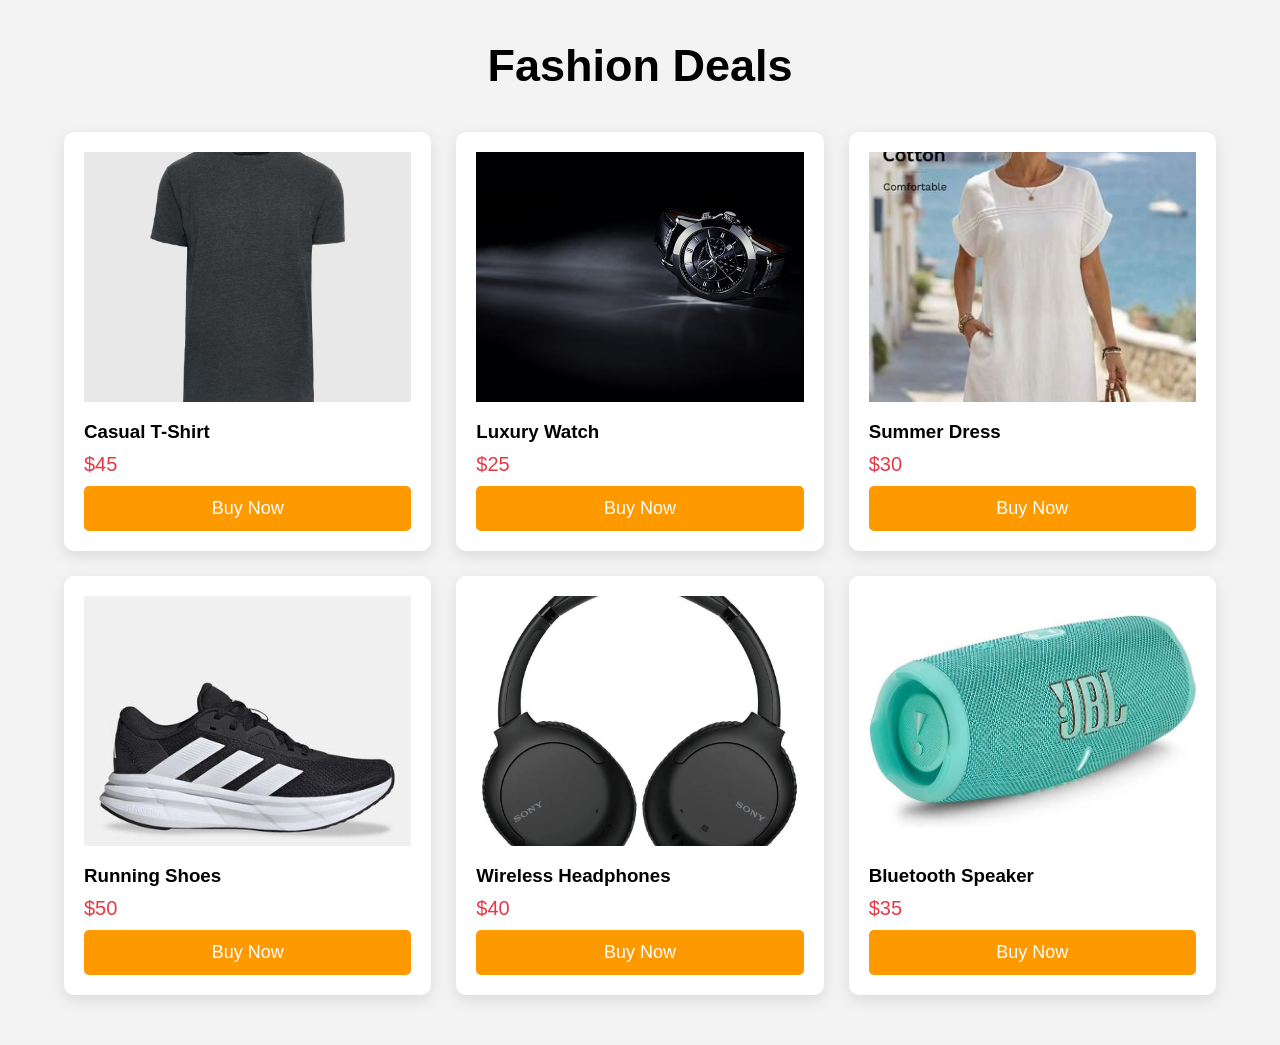
==== fashion.html @ 9ba91474 "Update the system" ====
<!DOCTYPE html>
<html lang="en">
<head>
    <meta charset="UTF-8">
    <meta name="viewport" content="width=device-width, initial-scale=1.0">
    <title>Fashion Deals</title>
    <link rel="stylesheet" href="fashion.css">
</head>
<body>

    <h1 class="title">Fashion Deals</h1>

    <section class="fashion-section">

        <div class="card">
            <img src="/imgshop/short img.jpg">
            <h3>Casual T-Shirt</h3>
            <p>$45</p>
            <button>Buy Now</button>
        </div>

        <div class="card">
            <img src="/imgshop/Watch pic.jpg">
            <h3>Luxury Watch</h3>
            <p>$25</p>
            <button>Buy Now</button>
        </div>

        <div class="card">
            <img src="/imgshop/summer dress.jpg">
            <h3>Summer Dress</h3>
            <p>$30</p>
            <button>Buy Now</button>
        </div>

        <div class="card">
            <img src="/imgshop/running shoes.jpg">
            <h3>Running Shoes</h3>
            <p>$50</p>
            <button>Buy Now</button>
        </div>

        <div class="card">
            <img src="/imgshop/sony wirless head phone.jpg">
            <h3>Wireless Headphones</h3>
            <p>$40</p>
            <button>Buy Now</button>
        </div>

        <div class="card">
            <img src="/imgshop/blooth speaker.jpg">
            <h3>Bluetooth Speaker</h3>
            <p>$35</p>
            <button>Buy Now</button>
        </div>

    </section>

</body>
</html>
---- fashion.css ----
*{
    margin:0;
    padding:0;
    box-sizing:border-box;
    font-family:Arial,sans-serif;
}

body{
    background:#f3f3f3;
}

.title{
    text-align:center;
    margin:40px 0;
    font-size:45px;
}

.fashion-section{
    width:90%;
    margin:auto;

    display:grid;
    grid-template-columns:repeat(3,1fr);
    gap:25px;

    padding-bottom:50px;
}

.card{
    background:white;
    padding:20px;
    border-radius:10px;

    box-shadow:0 5px 15px rgba(0,0,0,.1);

    transition:.3s;
}

.card:hover{
    transform:translateY(-10px);
}

.card img{
    width:100%;
    height:250px;
    object-fit:cover;
}

.card h3{
    margin-top:15px;
}

.card p{
    margin:10px 0;
    font-size:20px;
    color:#e63946;
}

.card button{
    width:100%;
    padding:12px;

    border:none;
    background:#ff9900;
    color:white;

    font-size:18px;
    cursor:pointer;

    border-radius:5px;
}

.card button:hover{
    background:#e68a00;
}

@media(max-width:900px){

    .fashion-section{
        grid-template-columns:1fr 1fr;
    }

}

@media(max-width:600px){

    .fashion-section{
        grid-template-columns:1fr;
    }

}
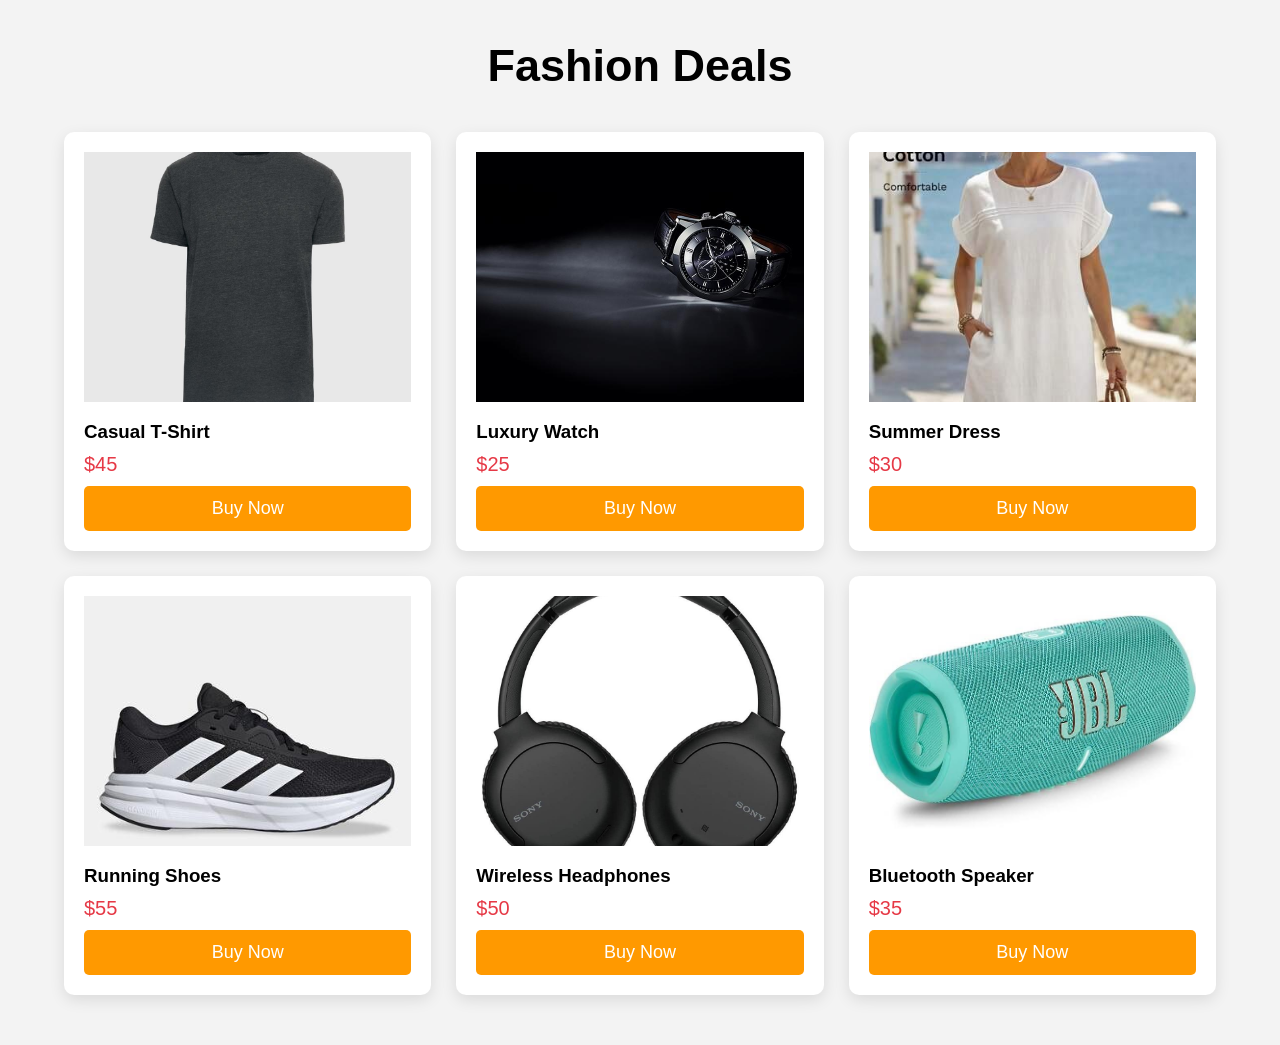
==== commit 6a43e714: "price change" ====
--- a/fashion.html
+++ b/fashion.html
@@ -36,14 +36,14 @@
         <div class="card">
             <img src="/imgshop/running shoes.jpg">
             <h3>Running Shoes</h3>
-            <p>$50</p>
+            <p>$55</p>
             <button>Buy Now</button>
         </div>
 
         <div class="card">
             <img src="/imgshop/sony wirless head phone.jpg">
             <h3>Wireless Headphones</h3>
-            <p>$40</p>
+            <p>$50</p>
             <button>Buy Now</button>
         </div>
 
